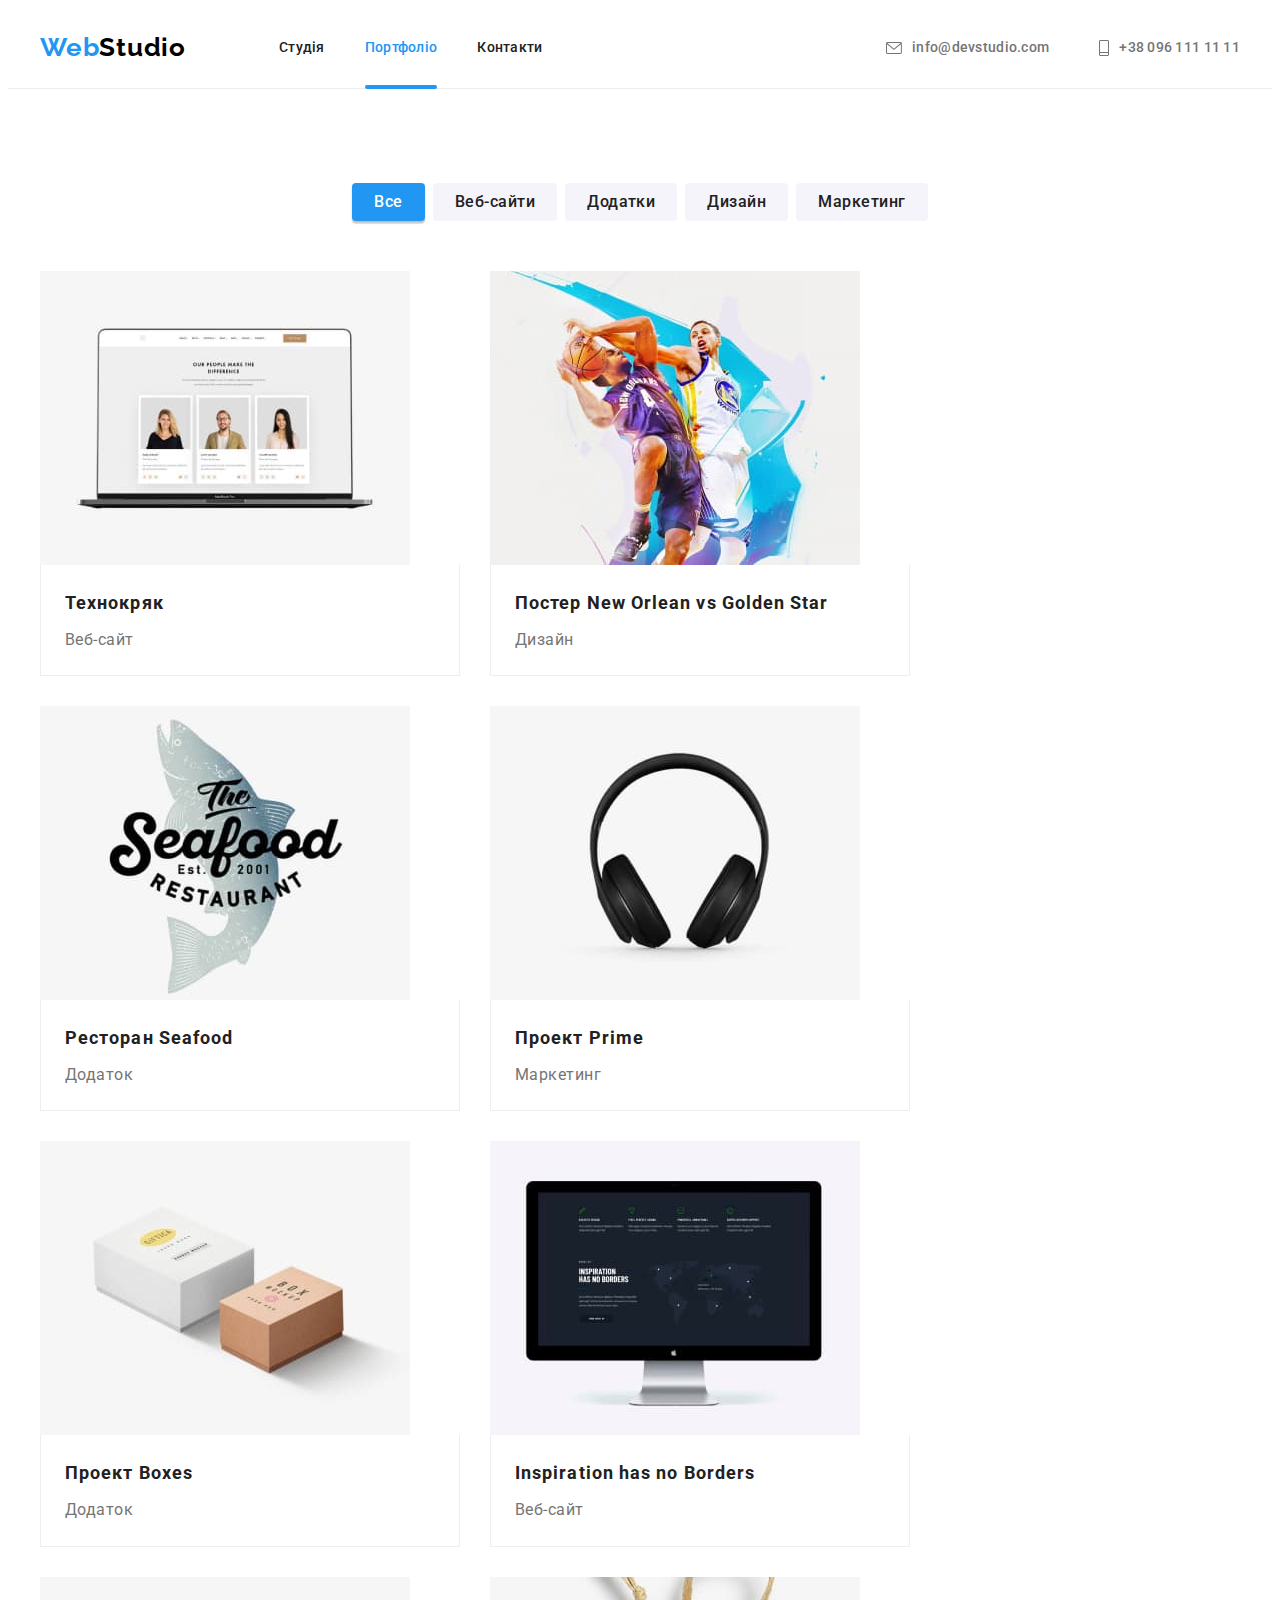
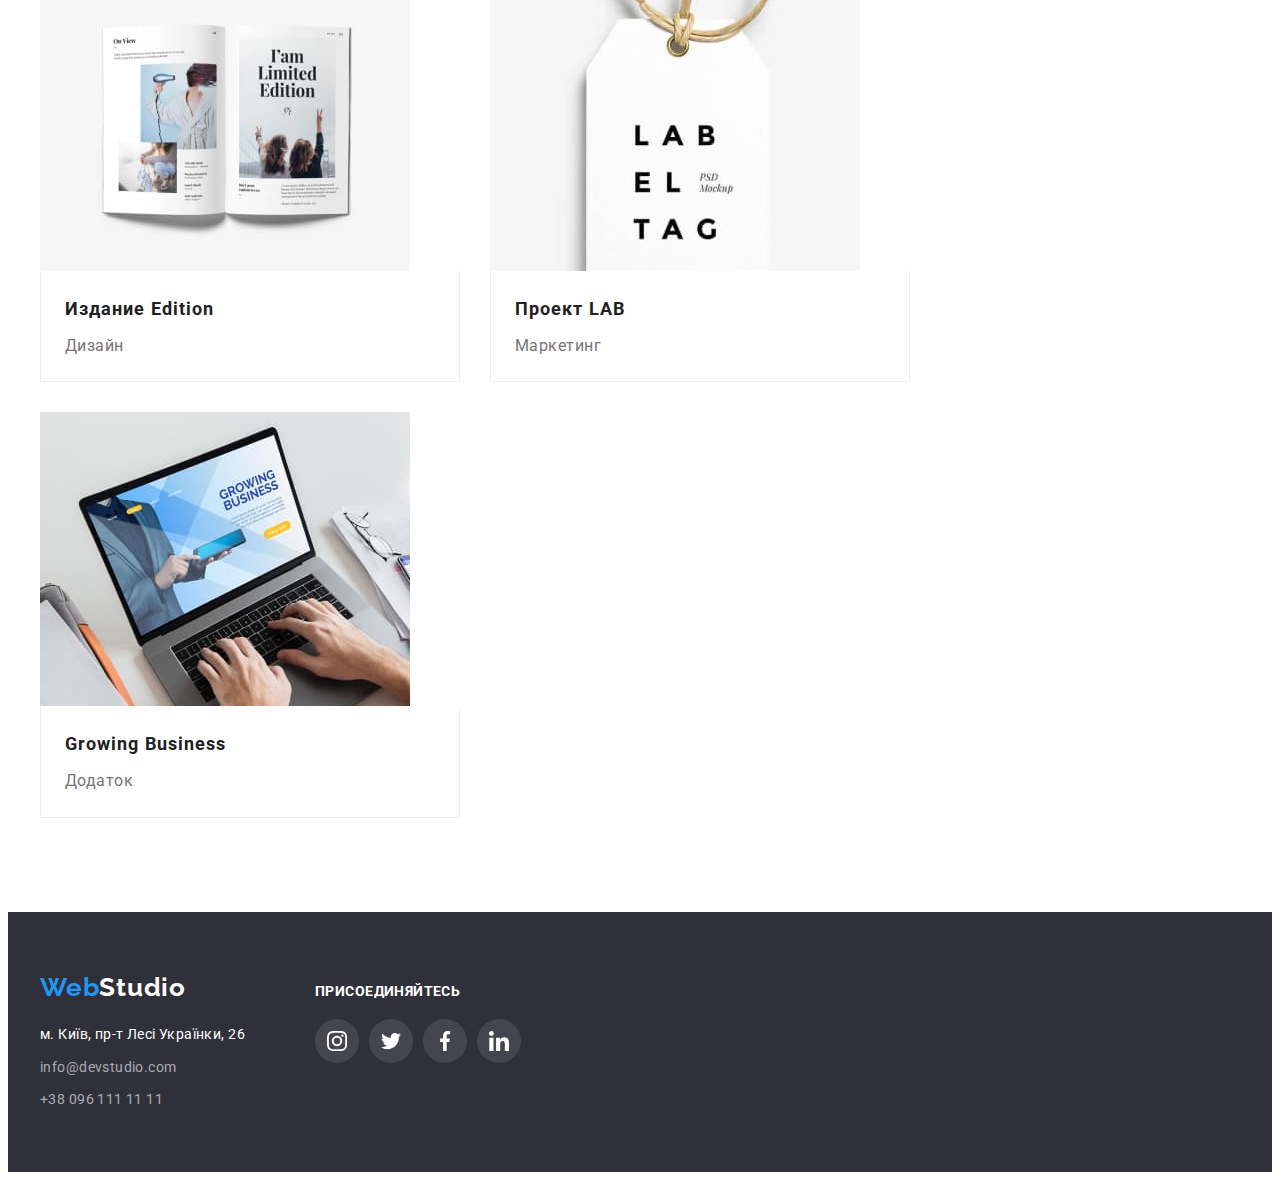
==== portfolio.html @ e8ad6102 "Initial commit" ====
<!DOCTYPE html>
<html lang="uk">
  <head>
    <meta charset="UTF-8" />
    <meta http-equiv="X-UA-Compatible" content="IE=edge" />
    <meta name="viewport" content="width=device-width, initial-scale=1.0" />
    <title>Portfolio</title>

    <link rel="preconnect" href="https://fonts.googleapis.com" />
    <link rel="preconnect" href="https://fonts.gstatic.com" crossorigin />
    <link
      href="https://fonts.googleapis.com/css2?family=Raleway:wght@700&family=Roboto:wght@400;500;700;900&display=swap"
      rel="stylesheet"
    />

    <link
      rel="stylesheet"
      href="https://cdnjs.cloudflare.com/ajax/libs/modern-normalize/1.1.0/modern-normalize.min.css"
      integrity="sha512-wpPYUAdjBVSE4KJnH1VR1HeZfpl1ub8YT/NKx4PuQ5NmX2tKuGu6U/JRp5y+Y8XG2tV+wKQpNHVUX03MfMFn9Q=="
      crossorigin="anonymous"
      referrerpolicy="no-referrer"
    />

    <link rel="stylesheet" href="./css/styles.css" />
  </head>

  <body>
    <!--Header section-->
    <header class="header">
      <div class="container header-container">
        <a class="logo link" href="./index.html"
          ><span class="web">Web</span>Studio</a
        >

        <nav class="header-nav">
          <!--Навігація на інші сторінки сайту-->
          <ul class="header-list list">
            <li class="header-item">
              <a class="header-link link" href="./index.html">Студія</a>
            </li>
            <li class="header-item">
              <a
                class="header-link header-link-current link"
                href="./portfolio.html"
                >Портфоліо</a
              >
            </li>
            <li class="header-item">
              <a class="header-link link" href="">Контакти</a>
            </li>
          </ul>
        </nav>

        <!--Контакти-->
        <ul class="contacts-item list">
          <li>
            <a
              class="contacts-mail contact-link link"
              href="mailto:info@devstudio.com"
            >
              <svg class="contacts-icon" width="16" height="12">
                <use href="./images/icons.svg#envelope"></use>
              </svg>
              info@devstudio.com</a
            >
          </li>
          <li>
            <a
              class="contacts-phone contact-link link"
              href="tel:+380961111111"
            >
              <svg class="contacts-icon" width="10" height="16">
                <use href="./images/icons.svg#telephone"></use>
              </svg>
              +38 096 111 11 11</a
            >
          </li>
        </ul>
      </div>
    </header>
    <main>
      <!--Portfolio-->
      <section class="portfolio section">
        <div class="container">
          <h1 class="visually-hidden">Приклади робіт</h1>
          <!--Filtr button-->
          <ul class="portfolio-menu list">
            <li class="portfolio-menu-item">
              <button class="filtr-butoon current" type="button">Все</button>
            </li>
            <li class="portfolio-menu-item">
              <button class="filtr-butoon" type="button">Веб-сайти</button>
            </li>
            <li class="portfolio-menu-item">
              <button class="filtr-butoon" type="button">Додатки</button>
            </li>
            <li class="portfolio-menu-item">
              <button class="filtr-butoon" type="button">Дизайн</button>
            </li>
            <li class="portfolio-menu-item">
              <button class="filtr-butoon" type="button">Маркетинг</button>
            </li>
          </ul>
          <!--Examples of work-->
          <ul class="examples-list list">
            <li class="examples-item">
              <a class="example-link link" href="">
                <div class="examples-overlay">
                  <img
                    src="./images/portfolio/img1.jpg"
                    alt="Веб-сайт Технокряк"
                  />
                  <div class="overlay">
                    <p class="overlay-text">
                      Ресурс пропонує комплексні пропозиції з різним рівнем
                      функціоналу та сервісів. Все це дозволить відвідувачу
                      отримати вичерпні відомості про компанію чи приватну
                      особу.
                    </p>
                  </div>
                </div>
                <div class="portfolio-desc">
                  <h2 class="portfolio-title">Технокряк</h2>
                  <p class="portfolio-item">Веб-сайт</p>
                </div>
              </a>
            </li>
            <li class="examples-item">
              <a class="example-link link" href="">
                <div class="examples-overlay">
                  <img src="./images/portfolio/img2.jpg" alt="Дизайн Постера" />
                  <div class="overlay">
                    <p class="overlay-text">
                      Ресурс пропонує комплексні пропозиції з різним рівнем
                      функціоналу та сервісів. Все це дозволить відвідувачу
                      отримати вичерпні відомості про компанію чи приватну
                      особу.
                    </p>
                  </div>
                </div>

                <div class="portfolio-desc">
                  <h2 class="portfolio-title">
                    Постер <span lang="en">New Orlean vs Golden Star</span>
                  </h2>
                  <p class="portfolio-item">Дизайн</p>
                </div>
              </a>
            </li>
            <li class="examples-item">
              <a class="example-link link" href="">
                <div class="examples-overlay">
                  <img
                    src="./images/portfolio/img3.jpg"
                    alt="Приложение для ресторана"
                  />
                  <div class="overlay">
                    <p class="overlay-text">
                      Ресурс пропонує комплексні пропозиції з різним рівнем
                      функціоналу та сервісів. Все це дозволить відвідувачу
                      отримати вичерпні відомості про компанію чи приватну
                      особу.
                    </p>
                  </div>
                </div>
                <div class="portfolio-desc">
                  <h2 class="portfolio-title">
                    Ресторан <span lang="en">Seafood</span>
                  </h2>
                  <p class="portfolio-item">Додаток</p>
                </div>
              </a>
            </li>
            <li class="examples-item">
              <a class="example-link link" href="">
                <div class="examples-overlay">
                  <img
                    src="./images/portfolio/img4.jpg"
                    alt="Проект маркетинга"
                  />
                  <div class="overlay">
                    <p class="overlay-text">
                      Ресурс пропонує комплексні пропозиції з різним рівнем
                      функціоналу та сервісів. Все це дозволить відвідувачу
                      отримати вичерпні відомості про компанію чи приватну
                      особу.
                    </p>
                  </div>
                </div>

                <div class="portfolio-desc">
                  <h2 class="portfolio-title">
                    Проект <span lang="en">Prime</span>
                  </h2>
                  <p class="portfolio-item">Маркетинг</p>
                </div>
              </a>
            </li>
            <li class="examples-item">
              <a class="example-link link" href="">
                <div class="examples-overlay">
                  <img
                    src="./images/portfolio/img5.jpg"
                    alt="Пример приложения"
                  />
                  <div class="overlay">
                    <p class="overlay-text">
                      Ресурс пропонує комплексні пропозиції з різним рівнем
                      функціоналу та сервісів. Все це дозволить відвідувачу
                      отримати вичерпні відомості про компанію чи приватну
                      особу.
                    </p>
                  </div>
                </div>

                <div class="portfolio-desc">
                  <h2 class="portfolio-title">
                    Проект <span lang="en">Boxes</span>
                  </h2>
                  <p class="portfolio-item">Додаток</p>
                </div>
              </a>
            </li>
            <li class="examples-item">
              <a class="example-link link" href="">
                <div class="examples-overlay">
                  <img src="./images/portfolio/img6.jpg" alt="Фото сайта" />
                  <div class="overlay">
                    <p class="overlay-text">
                      Ресурс пропонує комплексні пропозиції з різним рівнем
                      функціоналу та сервісів. Все це дозволить відвідувачу
                      отримати вичерпні відомості про компанію чи приватну
                      особу.
                    </p>
                  </div>
                </div>

                <div class="portfolio-desc">
                  <h2 class="portfolio-title" lang="en">
                    Inspiration has no Borders
                  </h2>
                  <p class="portfolio-item">Веб-сайт</p>
                </div>
              </a>
            </li>
            <li class="examples-item">
              <a class="example-link link" href="">
                <div class="examples-overlay">
                  <img src="./images/portfolio/img7.jpg" alt="Фото издания" />
                  <div class="overlay">
                    <p class="overlay-text">
                      Ресурс пропонує комплексні пропозиції з різним рівнем
                      функціоналу та сервісів. Все це дозволить відвідувачу
                      отримати вичерпні відомості про компанію чи приватну
                      особу.
                    </p>
                  </div>
                </div>

                <div class="portfolio-desc">
                  <h2 class="portfolio-title">
                    Издание <span lang="en">Edition</span>
                  </h2>
                  <p class="portfolio-item">Дизайн</p>
                </div>
              </a>
            </li>
            <li class="examples-item">
              <a class="example-link link" href="">
                <div class="examples-overlay">
                  <img
                    src="./images/portfolio/img8.jpg"
                    alt="Проект маркетинга"
                  />
                  <div class="overlay">
                    <p class="overlay-text">
                      Ресурс пропонує комплексні пропозиції з різним рівнем
                      функціоналу та сервісів. Все це дозволить відвідувачу
                      отримати вичерпні відомості про компанію чи приватну
                      особу.
                    </p>
                  </div>
                </div>

                <div class="portfolio-desc">
                  <h2 class="portfolio-title">
                    Проект <span lang="en">LAB</span>
                  </h2>
                  <p class="portfolio-item">Маркетинг</p>
                </div>
              </a>
            </li>
            <li class="examples-item">
              <a class="link example-link" href="">
                <div class="examples-overlay">
                  <img
                    src="./images/portfolio/img9.jpg"
                    alt="Фото приложения"
                  />
                  <div class="overlay">
                    <p class="overlay-text">
                      Ресурс пропонує комплексні пропозиції з різним рівнем
                      функціоналу та сервісів. Все це дозволить відвідувачу
                      отримати вичерпні відомості про компанію чи приватну
                      особу.
                    </p>
                  </div>
                </div>

                <div class="portfolio-desc">
                  <h2 class="portfolio-title" lang="en">Growing Business</h2>
                  <p class="portfolio-item">Додаток</p>
                </div>
              </a>
            </li>
          </ul>
        </div>
      </section>
    </main>
    <!--Footer section-->
    <footer class="footer">
      <div class="footer-container container">
        <div class="footer-left">
          <a class="logo-footer logo-white link" href="./index.html"
            ><span class="web">Web</span>Studio</a
          >
          <address class="address">
            <p class="adress-street">м. Київ, пр-т Лесі Українки, 26</p>
            <ul class="address-list list">
              <li class="address-item">
                <a class="address-link link" href="mailto:info@devstudio.com"
                  >info@devstudio.com</a
                >
              </li>
              <li class="address-item">
                <a class="address-link link" href="tel:+380961111111"
                  >+38 096 111 11 11</a
                >
              </li>
            </ul>
          </address>
        </div>
        <div class="footer-right">
          <h2 class="footer-title">Присоединяйтесь</h2>
          <ul class="footer-list list">
            <li class="footer-item">
              <a
                class="footer-link link"
                href=""
                rel="noopener noreferrer"
                aria-label="Instagram"
              >
                <svg class="footer-icon" width="20" height="20">
                  <use href="./images/icons.svg#instagram"></use>
                </svg>
              </a>
            </li>
            <li class="footer-item">
              <a
                class="footer-link link"
                href=""
                rel="noopener noreferrer"
                aria-label="Twitter"
              >
                <svg class="footer-icon" width="20" height="20">
                  <use href="./images/icons.svg#twitter"></use>
                </svg>
              </a>
            </li>
            <li class="footer-item">
              <a
                class="footer-link link"
                href=""
                rel="noopener noreferrer"
                aria-label="Facebook"
              >
                <svg class="footer-icon" width="20" height="20">
                  <use href="./images/icons.svg#facebook"></use>
                </svg>
              </a>
            </li>
            <li class="footer-item">
              <a
                class="footer-link link"
                href=""
                rel="noopener noreferrer"
                aria-label="Linkedin"
              >
                <svg class="footer-icon" width="20" height="20">
                  <use href="./images/icons.svg#linkedin"></use>
                </svg>
              </a>
            </li>
          </ul>
        </div>
      </div>
    </footer>
    <script src=".js/modal.js"></script>
  </body>
</html>
---- css/styles.css ----
:root {
  /* fonts */
  --main-font: Roboto, sans-serif;
  --secondary-font: Raleway, sans-serif;
  /* text-color */
  --main-text-color: #212121;
  --second-text-color: #757575;
  --accent-text-color: #2196f3;
  /* backgroud-color */
  --dark: #2f303a;
  --light: #f5f4fa;
}

body {
  font-family: var(--main-font);
  color: var(--main-text-color);
}

/* Base styles*/
.container {
  width: 1200px;
  padding-right: 15px;
  padding-left: 15px;
  margin-right: auto;
  margin-left: auto;
}

img {
  display: block;
}

.section {
  padding-top: 94px;
  padding-bottom: 94px;
}

.visually-hidden {
  position: absolute;
  width: 1px;
  height: 1px;
  margin: -1px;
  border: 0;
  padding: 0;
  white-space: nowrap;
  clip-path: inset(100%);
  clip: rect(0 0 0 0);
  overflow: hidden;
}

/* reset styles*/
h1,
h2,
h3,
h4,
h5,
h6,
p {
  margin: 0;
}

.link {
  text-decoration: none;
  color: currentColor;
}

.list {
  list-style: none;
  padding: 0;
  margin: 0;
}

/*Header section*/
.header {
  margin-left: auto;
  margin-right: auto;
  max-width: 1600px;
  border-bottom: 1px solid #ececec;
}

.header-container {
  display: flex;
  align-items: center;
}

.header-list {
  display: flex;
  gap: 40px;
}

.logo {
  margin-right: 93px;

  font-family: var(--secondary-font);
  font-weight: 700;
  font-size: 26px;
  line-height: 1.2;
  letter-spacing: 0.03em;
  color: #000000;
}

.web {
  font-family: var(--secondary-font);
  color: var(--accent-text-color);
  font-weight: 700;
  font-size: 26px;
  line-height: 1.2;
  letter-spacing: 0.03em;
}

.header-nav {
  margin-right: auto;
}
.header-link {
  display: block;
  padding-top: 32px;
  padding-bottom: 32px;
  font-weight: 500;
  font-size: 14px;
  line-height: 1.1;
  letter-spacing: 0.02em;
  color: #212121;

  transition-property: color;
  transition-duration: 250ms;
  transition-timing-function: cubic-bezier(0.4, 0, 0.2, 1);
  transition-delay: 0s;
}

.header-link:hover,
.header-link:focus,
.contacts-mail:hover,
.contacts-mail:focus,
.contacts-phone:hover,
.contacts-phone:focus {
  color: var(--accent-text-color);
}

.header-link-current {
  position: relative;
  color: var(--accent-text-color);
}

.header-link-current::after {
  display: block;
  position: absolute;
  bottom: -1px;
  left: 0;
  content: "";
  width: 100%;
  height: 4px;
  border-radius: 2px;
  background: #2196f3;
}

.contacts-mail {
  padding-top: 32px;
  padding-bottom: 32px;
  margin-right: 50px;

  transition-property: color;
  transition-duration: 250ms;
  transition-timing-function: cubic-bezier(0.4, 0, 0.2, 1);
  transition-delay: 0s;
}

.contacts-phone {
  padding-top: 32px;
  padding-bottom: 32px;

  transition-property: color;
  transition-duration: 250ms;
  transition-timing-function: cubic-bezier(0.4, 0, 0.2, 1);
  transition-delay: 0s;
}

.contacts-icon {
  margin-right: 10px;
  fill: currentColor;

  transition-property: color;
  transition-duration: 250ms;
  transition-timing-function: cubic-bezier(0.4, 0, 0.2, 1);
  transition-delay: 0s;
}

.contacts-icon:hover .contacts-icon:focus {
  color: var(--accent-text-color);
}

.contact-link {
  display: flex;
  align-items: center;
}

.contacts-item {
  display: flex;
  align-items: center;
  color: var(--second-text-color);
  font-weight: 500;
  font-size: 14px;
  line-height: 1.1;
  letter-spacing: 0.02em;
}

/*section hero*/

.hero {
  background-image: linear-gradient(
      to right,
      rgba(47, 48, 58, 0.4),
      rgba(47, 48, 58, 0.4)
    ),
    url("../images/hero/img-hero.jpg");
  background-color: #c4c4c4;
  background-repeat: no-repeat;
  background-position: center;
  background-size: cover;

  max-width: 1600px;
  margin-right: auto;
  margin-left: auto;
  padding-top: 200px;
  padding-bottom: 200px;
  text-align: center;
}

.hero-title {
  margin-left: auto;
  margin-right: auto;
  width: 696px;
  margin-bottom: 30px;
  font-weight: 900;
  font-size: 44px;
  line-height: 1.4;
  letter-spacing: 0.06em;
  text-transform: uppercase;
  color: #ffffff;
}

.hero-btn {
  min-width: 200px;
  min-height: 50px;
  padding: 10px 32px;
  font-family: inherit;
  font-weight: 700;
  font-size: 16px;
  line-height: 1.9;
  letter-spacing: 0.06em;
  color: #ffffff;
  background-color: #2196f3;
  border: none;
  cursor: pointer;
  box-shadow: 0px 4px 4px rgba(0, 0, 0, 0.15);
  border-radius: 4px;

  transition-property: border, background-color;
  transition-duration: 250ms;
  transition-timing-function: cubic-bezier(0.4, 0, 0.2, 1);
  transition-delay: 0s;
}

.hero-btn:hover,
.hero-btn:focus {
  background-color: #188ce8;
  border: none;
}

/*section featuers*/
.features-list {
  display: flex;
}

.features-item {
  width: 270px;
  margin-right: 30px;
}

.features-item:last-child {
  margin-right: 0;
}

.features-tile {
  margin-bottom: 10px;
  font-weight: 700;
  font-size: 14px;
  line-height: 1.1;
  letter-spacing: 0.03em;
  text-transform: uppercase;
}

.features-desc {
  font-size: 14px;
  line-height: 1.7;
  letter-spacing: 0.03em;
  color: var(--second-text-color);
}

.features-icon-container {
  display: flex;
  width: 270px;
  height: 120px;
  background-color: var(--light);
  border-radius: 4px;
  align-items: center;
  justify-content: center;
  margin-bottom: 30px;
}

/*section about*/

.about-list {
  display: flex;
  margin-right: auto;
  margin-left: auto;
}

.about-title,
.team-title {
  margin-bottom: 50px;
}
.about {
  padding-top: 0;
}
.about-title {
  margin-bottom: 50px;
  font-weight: 700;
  font-size: 36px;
  line-height: 1.2;
  text-align: center;
  letter-spacing: 0.03em;
}

.about-item {
  position: relative;
  margin-right: 30px;
}

.about-item:last-child {
  margin-right: 0;
}

.img-title {
  position: absolute;
  width: 100%;
  bottom: 0;
  left: 0;
  padding-top: 27px;
  padding-bottom: 27px;
  display: flex;
  justify-content: center;
  align-items: center;
  background-color: rgba(47, 48, 58, 0.8);
}

.img-desc {
  font-weight: 700;
  font-size: 14px;
  line-height: 1.2;
  text-align: center;
  letter-spacing: 0.03em;
  text-transform: uppercase;

  color: #ffffff;
}
/*section team*/
.team {
  background-color: var(--light);
}

.team-title {
  margin-bottom: 50px;
  font-weight: 700;
  font-size: 36px;
  line-height: 1.2;
  text-align: center;
  letter-spacing: 0.03em;
  color: var(--main-text-color);
}

.team-name {
  margin-bottom: 10px;
  font-weight: 500;
  font-size: 16px;
  line-height: 1.2;
  text-align: center;
  letter-spacing: 0.03em;
}

.team-position {
  font-size: 16px;
  line-height: 1.2;
  text-align: center;
  letter-spacing: 0.03em;
  color: var(--second-text-color);
  margin-bottom: 16px;
}

.team-list {
  display: flex;
}

.team-item {
  margin-right: 30px;
  box-shadow: 0px 1px 3px rgba(0, 0, 0, 0.12), 0px 1px 1px rgba(0, 0, 0, 0.14),
    0px 2px 1px rgba(0, 0, 0, 0.2);
  border-radius: 0px 0px 4px 4px;
}

.team-item:last-child {
  margin-right: 0;
}

.team-desc {
  padding-top: 30px;
  padding-bottom: 30px;
  background-color: #ffffff;
}

.team-social-list {
  display: flex;
  align-items: center;
  justify-content: center;
  gap: 10px;
}

.team-social-link {
  display: flex;
  align-items: center;
  justify-content: center;
  width: 44px;
  height: 44px;
  background-color: #ffffff;
  border-radius: 50%;

  transition-property: fill, background-color;
  transition-duration: 250ms;
  transition-timing-function: cubic-bezier(0.4, 0, 0.2, 1);
  transition-delay: 0s;
}

.social-icon {
  fill: #afb1b8;

  transition-property: fill;
  transition-duration: 250ms;
  transition-timing-function: cubic-bezier(0.4, 0, 0.2, 1);
  transition-delay: 0s;
}

.team-social-link:hover {
  background-color: #2196f3;
}

.team-social-link:hover .social-icon {
  fill: #ffffff;
}

/*Our clients*/
.clients-list {
  display: flex;
  align-items: center;
  justify-content: center;
  gap: 30px;
}

.clients-link {
  display: flex;
  align-items: center;
  justify-content: center;
  width: 170px;
  height: 92px;
  border: 1px solid #afb1b8;
  border-radius: 4px;
  color: #afb1b8;

  transition-property: color, border;
  transition-duration: 250ms;
  transition-timing-function: cubic-bezier(0.4, 0, 0.2, 1);
  transition-delay: 0s;
}

.client-icon {
  fill: currentColor;
}

.clients-link:hover,
.clients-link:focus {
  color: #2196f3;
  border: 1px solid #2196f3;
}

/*Footer section*/
.footer {
  background-color: var(--dark);
  padding-top: 60px;
  padding-bottom: 60px;
}

.footer-container {
  display: flex;
  align-items: baseline;
}

.footer-left {
  display: flex;
  flex-direction: column;
}

.logo-footer {
  display: inline-block;
  margin-bottom: 20px;
}

.logo-white {
  font-family: var(--secondary-font);
  font-weight: 700;
  font-size: 26px;
  line-height: 1.2;
  letter-spacing: 0.03em;
  color: #ffffff;
}

.address {
  font-style: inherit;
}

.adress-street {
  margin-bottom: 9px;
  font-size: 14px;
  line-height: 1.7;
  letter-spacing: 0.03em;
  color: #ffffff;
}

.address-link {
  font-size: 14px;
  line-height: 1.7;
  letter-spacing: 0.03em;
  color: rgba(255, 255, 255, 0.6);

  transition-property: color;
  transition-duration: 250ms;
  transition-timing-function: cubic-bezier(0.4, 0, 0.2, 1);
  transition-delay: 0s;
}

.address-link:hover,
.address-link:focus {
  color: var(--accent-text-color);
}

.address-item {
  margin-bottom: 9px;
}

.address-item:last-child {
  margin-bottom: 0;
}

.footer-right {
  display: flex;
  flex-direction: column;
  margin-left: 70px;
}

.footer-list {
  display: flex;
  align-items: center;
  justify-content: center;
  gap: 10px;
}

.footer-title {
  margin-bottom: 20px;
  font-weight: 700;
  font-size: 14px;
  line-height: 16px;
  letter-spacing: 0.03em;
  text-transform: uppercase;

  color: #ffffff;
}

.footer-link {
  display: flex;
  align-items: center;
  justify-content: center;
  width: 44px;
  height: 44px;
  border-radius: 50%;
  background: rgba(255, 255, 255, 0.1);

  transition-property: background-color;
  transition-duration: 250ms;
  transition-timing-function: cubic-bezier(0.4, 0, 0.2, 1);
  transition-delay: 0s;
}

.footer-icon {
  fill: #ffffff;
}

.footer-link:hover,
.footer-link:focus {
  background-color: #2196f3;
}

/*Portfolio srction*/
.portfolio-menu {
  display: flex;
  margin-left: auto;
  margin-right: auto;
  justify-content: center;
  margin-bottom: 50px;
}

.filtr-butoon {
  padding-left: 22px;
  padding-right: 22px;
  padding-top: 6px;
  padding-bottom: 6px;
  font-family: inherit;
  color: var(--main-text-color);
  font-weight: 500;
  font-size: 16px;
  line-height: 1.6;
  letter-spacing: 0.03em;
  background-color: var(--light);
  cursor: pointer;
  border: none;
  border-radius: 4px;

  transition-property: color, background-color, box-shadow, border-radius;
  transition-duration: 250ms;
  transition-timing-function: cubic-bezier(0.4, 0, 0.2, 1);
  transition-delay: 0s;
}

.filtr-butoon:hover,
.filtr-butoon:focus,
.current {
  color: #ffffff;
  background-color: var(--accent-text-color);
  box-shadow: 0px 3px 1px rgba(0, 0, 0, 0.1), 0px 1px 2px rgba(0, 0, 0, 0.08),
    0px 2px 2px rgba(0, 0, 0, 0.12);
  border-radius: 4px;
}

.portfolio-menu-item {
  padding-right: 8px;
}

.portfolio-menu-item:last-child {
  padding-right: 0;
}

.examples-list {
  display: flex;
  flex-wrap: wrap;
  gap: 30px;
}

.examples-item {
  flex-basis: calc((100% - 2 * 30px) / 3);
}

.examples-overlay {
  position: relative;
  overflow: hidden;
}

.overlay {
  position: absolute;
  background: rgba(33, 150, 243, 0.9);
  right: 0;
  top: 0;
  padding-top: 63px;
  padding-right: 24px;
  padding-bottom: 63px;
  padding-left: 24px;
  width: 100%;
  height: 100%;
  transform: translateY(100%);
  transition: transform 250ms cubic-bezier(0.4, 0, 0.2, 1);
}

.example-link:hover .overlay {
  transform: translateY(0);
  opacity: 1;
}

.overlay-text {
  text-align: left;
  font-size: 18px;
  line-height: 1.6;
  letter-spacing: 0.03em;
  color: #ffffff;
}

.portfolio-title {
  margin-bottom: 4px;
  font-weight: 700;
  font-size: 18px;
  line-height: 2;
  letter-spacing: 0.06em;
}

.portfolio-item {
  font-size: 16px;
  line-height: 1.9;
  letter-spacing: 0.03em;
  color: var(--second-text-color);
}

.portfolio-desc {
  padding-top: 20px;
  padding-bottom: 20px;
  padding-left: 24px;
  padding-right: 24px;
  width: 370px;
  border: 1px solid #eeeeee;
  border-top: none;
}

.example-link {
  display: block;

  transition-property: box-shadow;
  transition-duration: 250ms;
  transition-timing-function: cubic-bezier(0.4, 0, 0.2, 1);
  transition-delay: 0s;
}

.example-link:hover,
.example-link:focus {
  box-shadow: 0px 1px 1px rgba(0, 0, 0, 0.12), 0px 4px 4px rgba(0, 0, 0, 0.06),
    1px 4px 6px rgba(0, 0, 0, 0.16);
}

/* Modal Window */

.backdrop {
  position: fixed;
  top: 0;
  left: 0;
  /* display: flex;
align-items: center;
justify-content: center; */

  width: 100%;
  height: 100%;
  background-color: rgba(0, 0, 0, 0.2);

  transition-property: opacity, visibility;
  transition-duration: 250ms;
  transition-timing-function: cubic-bezier(0.4, 0, 0.2, 1);
  transition-delay: 0s;
}

.modal {
  position: absolute;
  top: 50%;
  left: 50%;
  width: 528px;
  height: 581px;
  transform: translate(-50%, -50%) scale(1);
  background: #ffffff;
  box-shadow: 0px 1px 3px rgba(0, 0, 0, 0.12), 0px 1px 1px rgba(0, 0, 0, 0.14),
    0px 2px 1px rgba(0, 0, 0, 0.2);
  border-radius: 4px;

  transition: opacity 400ms ease-in-out, transform 400ms ease-in-out;
}

.modal-button {
  position: absolute;
  top: 8px;
  right: 8px;
  padding: 0;
  border-radius: 50%;
  width: 30px;
  height: 30px;
  display: flex;
  justify-content: center;
  align-items: center;
  background: #ffffff;
  border: 1px solid rgba(0, 0, 0, 0.1);
  cursor: pointer;
}

.backdrop.is-hidden {
  opacity: 0;
  visibility: inherit;
  pointer-events: none;
}

.backdrop.is-hidden .modal {
  opacity: 0;
  transform: translate(-50%, -50%) scale(0.5);
}
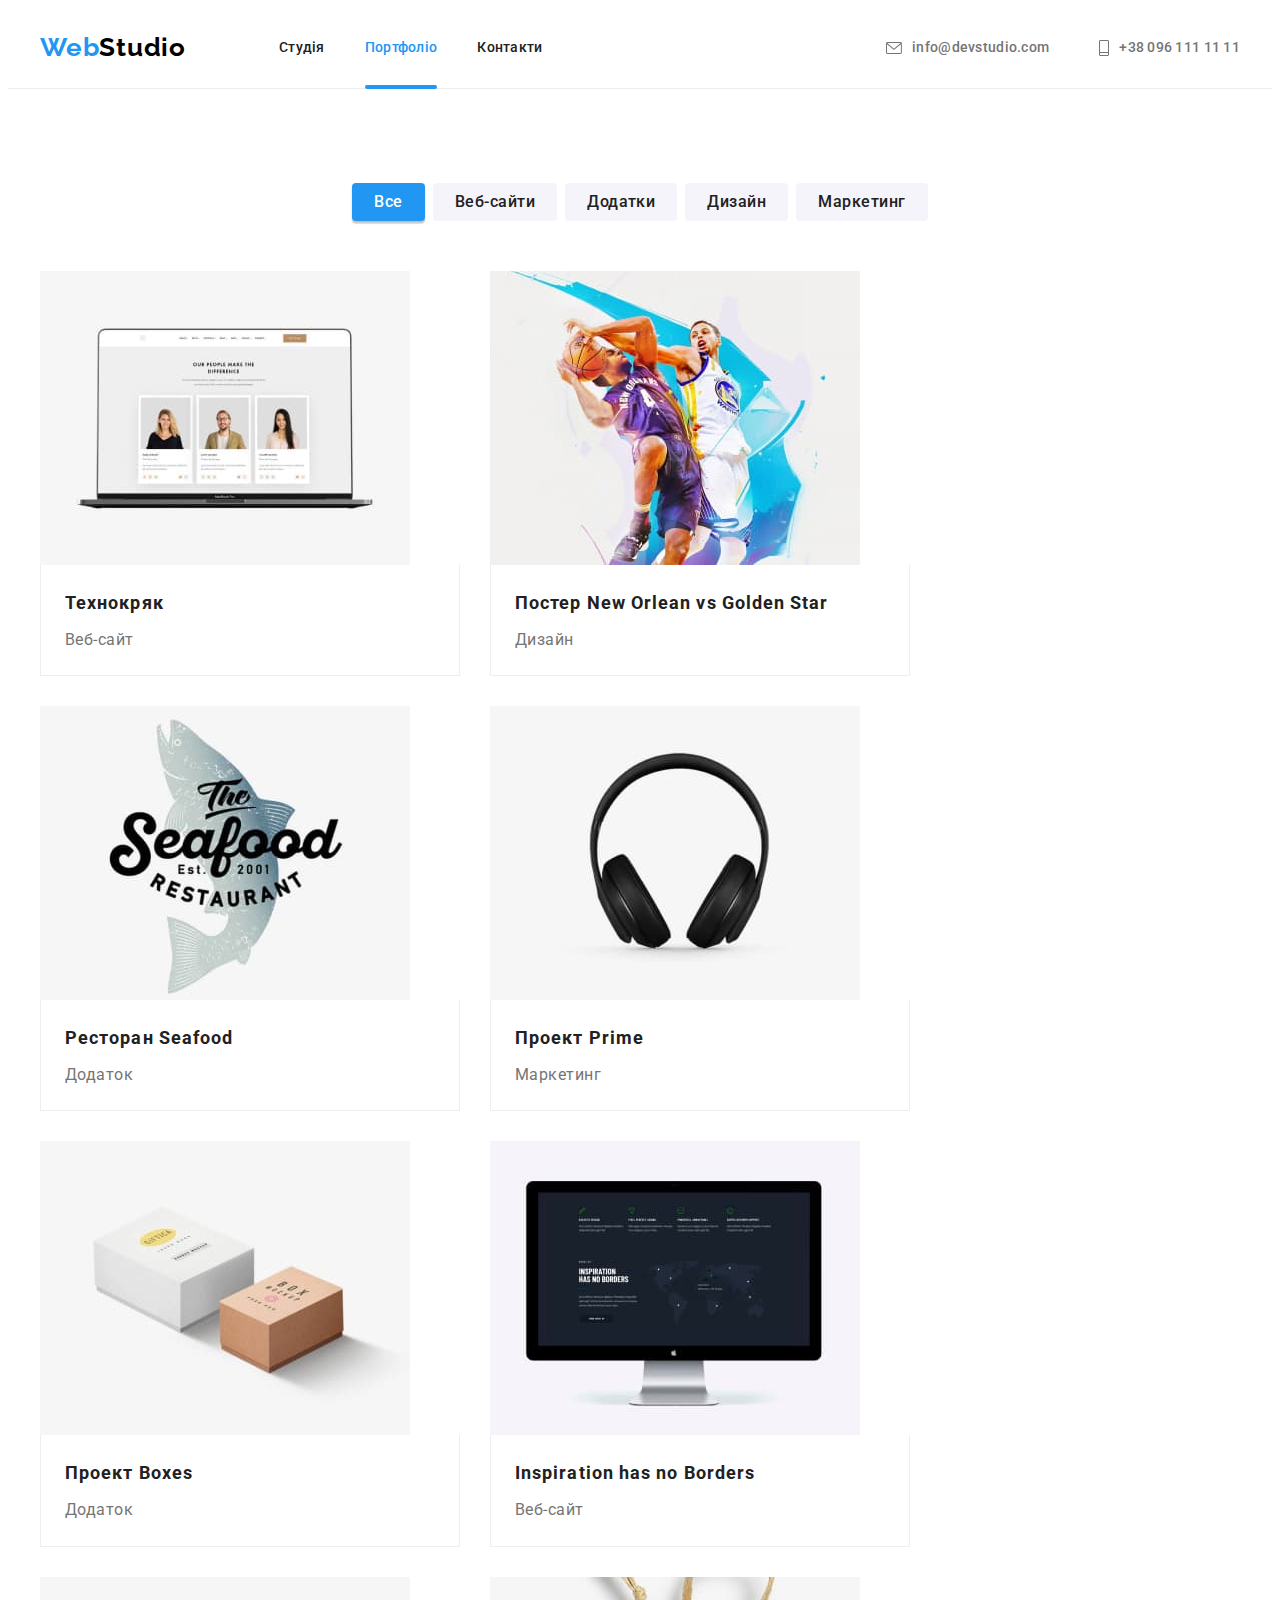
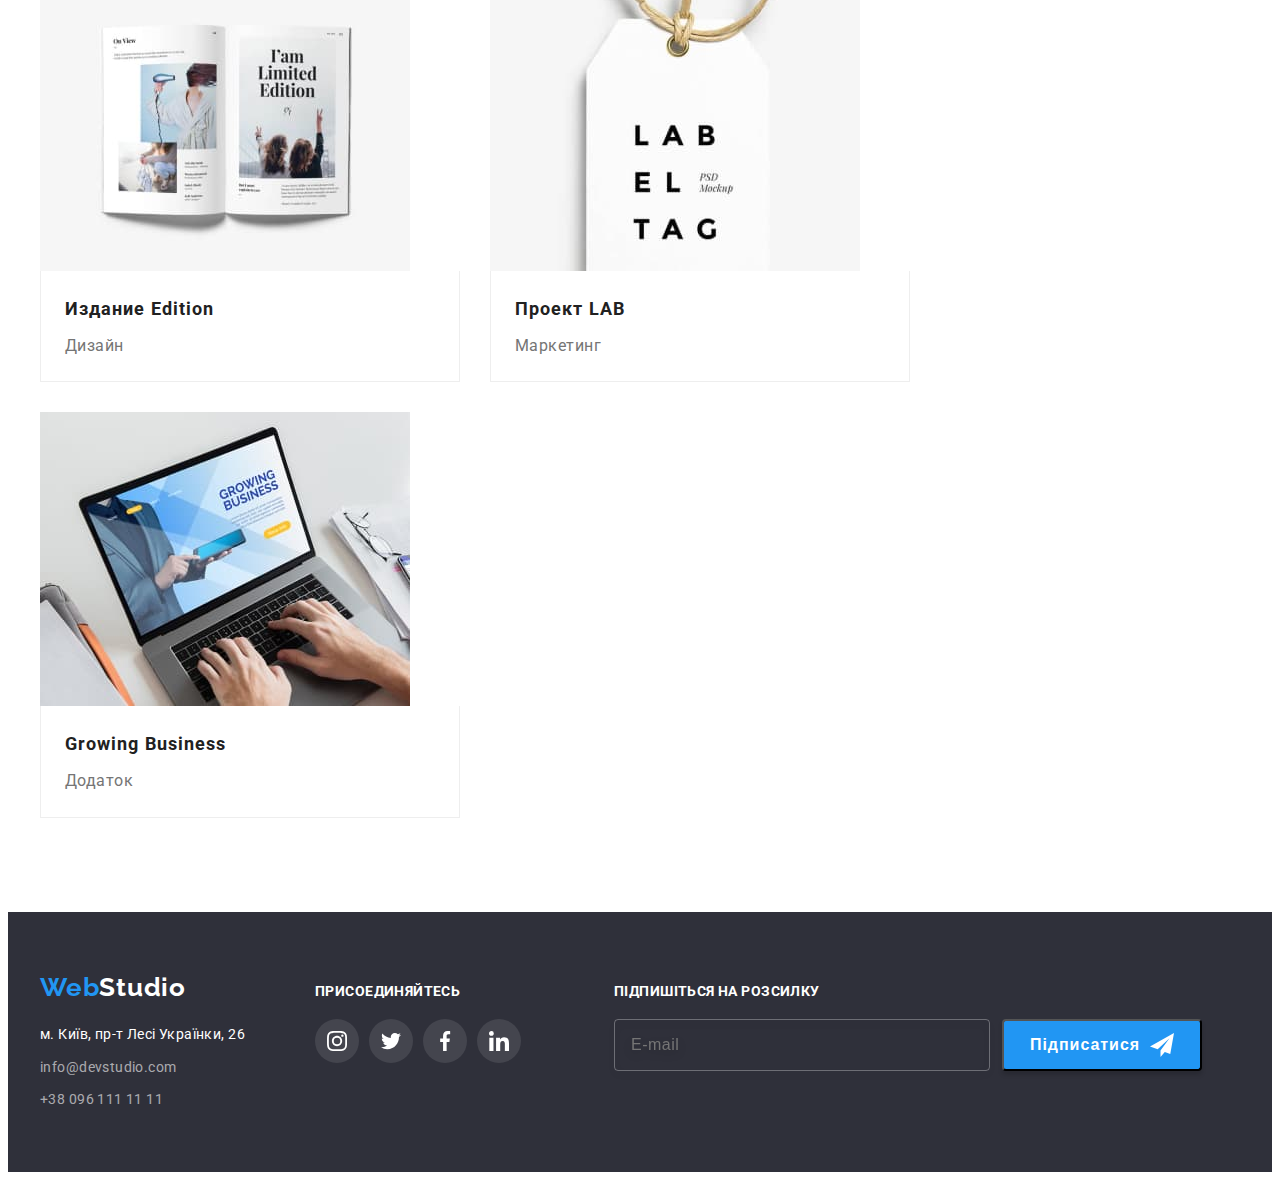
==== commit 657b7e24: "Update portfolio.html" ====
--- a/portfolio.html
+++ b/portfolio.html
@@ -393,6 +393,19 @@
             </li>
           </ul>
         </div>
+        <div class="footer-subscribe">
+        <h2 class="footer-subscribe-title">Підпишіться на розсилку</h2>
+        <form class="footer-subscribe-form" action="">
+          <input class="footer-subscribe-email" type="text" name="E-mail" placeholder="E-mail" />
+
+          <button class="footer-subscribe-button" type="submit">
+            <span class="subscribe-button-text">Підписатися</span>
+            <svg class="subscribe-button-icon" width="24" height="24">
+              <use href="./images/icons.svg#icon-icon-send"></use>
+            </svg>
+          </button>
+        </form>
+      </div>
       </div>
     </footer>
     <script src=".js/modal.js"></script>
--- a/css/styles.css
+++ b/css/styles.css
@@ -737,6 +737,71 @@
     1px 4px 6px rgba(0, 0, 0, 0.16);
 }
 
+.footer-subscribe {
+  margin-left: 93px;
+  display: flex;
+  flex-direction: column;
+  align-items: flex-start;
+  justify-content: center;
+}
+
+.footer-subscribe-form {
+  display: flex;
+}
+
+.footer-subscribe-title {
+  margin-bottom: 20px;
+  font-weight: 700;
+  font-size: 14px;
+  line-height: 1.1;
+  letter-spacing: 0.03em;
+  text-transform: uppercase;
+  color: #ffffff;
+}
+
+.footer-subscribe-email {
+  display: flex;
+  width: 358px;
+  height: 50;
+  padding: 15px 0 15px 16px;
+  background-color: transparent;
+  border: 1px solid rgba(255, 255, 255, 0.3);
+  filter: drop-shadow(0px 4px 4px rgba(0, 0, 0, 0.15));
+  border-radius: 4px;
+  font-size: 16px;
+  line-height: 1.25;
+  display: flex;
+  align-items: center;
+  letter-spacing: 0.03em;
+
+  color: rgba(255, 255, 255, 0.6);
+}
+
+.footer-subscribe-button {
+  display: flex;
+  align-items: center;
+  justify-content: center;
+  margin-left: 12px;
+  width: 200px;
+  background: #2196f3;
+  box-shadow: 0px 4px 4px rgba(0, 0, 0, 0.15);
+  border-radius: 4px;
+  cursor: pointer;
+}
+
+.subscribe-button-text {
+  font-weight: 700;
+  font-size: 16px;
+  line-height: 1.88;
+  letter-spacing: 0.06em;
+  color: #ffffff;
+}
+
+.subscribe-button-icon {
+  margin-left: 10px;
+  fill: #ffffff;
+}
+
 /* Modal Window */
 
 .backdrop {
@@ -758,11 +823,12 @@
 }
 
 .modal {
+  padding: 40px;
   position: absolute;
   top: 50%;
   left: 50%;
-  width: 528px;
-  height: 581px;
+  min-width: 528px;
+  min-height: 581px;
   transform: translate(-50%, -50%) scale(1);
   background: #ffffff;
   box-shadow: 0px 1px 3px rgba(0, 0, 0, 0.12), 0px 1px 1px rgba(0, 0, 0, 0.14),
@@ -770,6 +836,12 @@
   border-radius: 4px;
 
   transition: opacity 400ms ease-in-out, transform 400ms ease-in-out;
+}
+
+.modal-btn-icon:hover,
+.modal-btn-icon:focus {
+  fill: #2196f3;
+  transition: 250ms cubic-bezier(0.4, 0, 0.2, 1);
 }
 
 .modal-button {
@@ -798,3 +870,148 @@
   opacity: 0;
   transform: translate(-50%, -50%) scale(0.5);
 }
+
+.modal-form {
+  text-align: center;
+}
+
+.register-form-title {
+  display: block;
+  margin-bottom: 12px;
+  font-weight: 700;
+  font-size: 20px;
+  line-height: 1.2;
+  text-align: center;
+  letter-spacing: 0.03em;
+
+  color: var(--main-text-color);
+}
+.register-form-wrap {
+  position: relative;
+  display: block;
+  margin-bottom: 10px;
+}
+
+.register-form-wrap:last-child {
+  margin-bottom: 0;
+}
+
+.register-form-label {
+  display: block;
+  text-align: left;
+  margin-bottom: 4px;
+  font-weight: 400;
+  font-size: 12px;
+  line-height: 1.2;
+  letter-spacing: 0.01em;
+  color: #757575;
+}
+
+.register-form-input,
+.comment-text {
+  padding: 11px;
+  padding-left: 42px;
+  border-radius: 4px;
+  border: 1px solid rgba(33, 33, 33, 0.2);
+  width: 100%;
+  outline: none;
+  transition: 250ms cubic-bezier(0.4, 0, 0.2, 1);
+}
+
+.comment-text::placeholder {
+  font-size: 12px;
+  line-height: 1.2;
+  letter-spacing: 0.01em;
+  color: rgba(117, 117, 117, 0.5);
+}
+
+.comment-text {
+  resize: none;
+  height: 120px;
+  padding: 12px 16px;
+}
+
+.register-form-icon {
+  position: absolute;
+  left: 0;
+  top: 0;
+  margin-top: 11px;
+  margin-bottom: 12px;
+  margin-left: 12px;
+  fill: var(--main-text-color);
+  transition: 250ms cubic-bezier(0.4, 0, 0.2, 1);
+}
+
+.register-form-input:hover + .register-form-icon,
+.register-form-input:focus + .register-form-icon {
+  fill: #2196f3;
+  transition: 250ms cubic-bezier(0.4, 0, 0.2, 1);
+}
+
+.register-form-input:hover,
+.register-form-input:focus-within {
+  border-color: #2196f3;
+  transition: 250ms cubic-bezier(0.4, 0, 0.2, 1);
+}
+
+.register-form-agreement {
+  display: flex;
+  align-items: center;
+  justify-content: center;
+  margin-bottom: 30px;
+  margin-top: 20px;
+}
+
+.register-form-btn {
+  display: inline-flex;
+  align-items: center;
+  text-align: center;
+
+  padding: 10px 52px;
+  margin-bottom: 40px;
+
+  font-weight: 700;
+  font-size: 16px;
+  line-height: 1.9;
+  letter-spacing: 0.06em;
+  color: #ffffff;
+  background: #2196f3;
+  box-shadow: 0px 4px 4px rgba(0, 0, 0, 0.15);
+  border-radius: 4px;
+  border: none;
+  cursor: pointer;
+}
+
+.register-form-agreement-text {
+  margin-left: 8px;
+  font-size: 14px;
+  line-height: 1.7;
+  letter-spacing: 0.03em;
+  color: #757575;
+  text-underline-position: under;
+  user-select: none;
+}
+
+.register-form-agreement-link {
+  color: #2196f3;
+}
+
+.register-checkbox:checked + .register-icon .register-icon-uncheck {
+  opacity: 0;
+  transition: opacity 250ms cubic-bezier(0.4, 0, 0.2, 1);
+}
+
+.register-checkbox:checked + .register-icon .register-icon-check {
+  opacity: 1;
+  background: #2196f3;
+}
+
+.register-checkbox:checked + .register-icon {
+  background-color: #2196f3;
+}
+
+.register-icon-check {
+  opacity: 0;
+  fill: #ffffff;
+  transition: opacity 250ms cubic-bezier(0.4, 0, 0.2, 1);
+}
